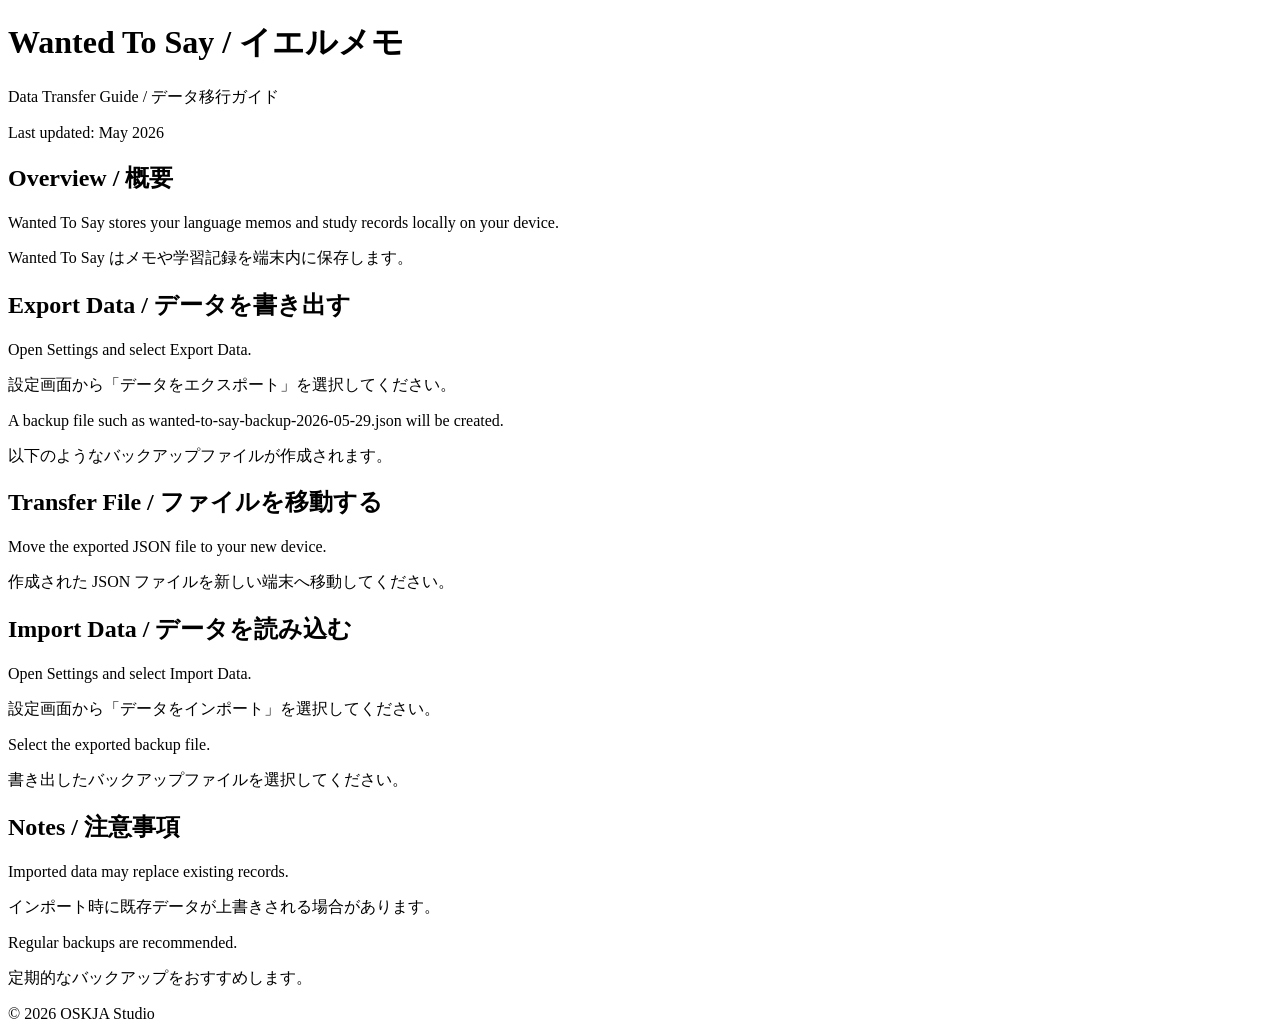
==== wanted-to-say/data-transfer.html @ d4a1e687 "Create data-transfer.html" ====
<!DOCTYPE html>

<html lang="ja">
<head>
  <meta charset="UTF-8" />
  <meta name="viewport" content="width=device-width, initial-scale=1.0" />
  <title>Wanted To Say - Data Transfer Guide</title>

  <link rel="stylesheet" href="assets/css/common.css" />
  <link rel="icon" href="assets/img/favicon.ico" sizes="any">
</head>

<body>
  <div class="card">
    <h1>Wanted To Say / イエルメモ</h1>
    <p class="subtitle">
      Data Transfer Guide / データ移行ガイド
    </p>
    
    <p class="updated">
      Last updated: May 2026
    </p>
    
    <section>
      <h2>Overview / 概要</h2>
    
      <p>
        Wanted To Say stores your language memos and study records locally on your device.
      </p>
    
      <p>
        Wanted To Say はメモや学習記録を端末内に保存します。
      </p>
    </section>
    
    <section>
      <h2>Export Data / データを書き出す</h2>
    
      <p>
        Open Settings and select Export Data.
      </p>
    
      <p>
        設定画面から「データをエクスポート」を選択してください。
      </p>
    
      <p>
        A backup file such as wanted-to-say-backup-2026-05-29.json will be created.
      </p>
    
      <p>
        以下のようなバックアップファイルが作成されます。
      </p>
    </section>
    
    <section>
      <h2>Transfer File / ファイルを移動する</h2>
    
      <p>
        Move the exported JSON file to your new device.
      </p>
    
      <p>
        作成された JSON ファイルを新しい端末へ移動してください。
      </p>
    </section>
    
    <section>
      <h2>Import Data / データを読み込む</h2>
    
      <p>
        Open Settings and select Import Data.
      </p>
    
      <p>
        設定画面から「データをインポート」を選択してください。
      </p>
    
      <p>
        Select the exported backup file.
      </p>
    
      <p>
        書き出したバックアップファイルを選択してください。
      </p>
    </section>
    
    <section>
      <h2>Notes / 注意事項</h2>
    
      <p>
        Imported data may replace existing records.
      </p>
    
      <p>
        インポート時に既存データが上書きされる場合があります。
      </p>
    
      <p>
        Regular backups are recommended.
      </p>
    
      <p>
        定期的なバックアップをおすすめします。
      </p>
    </section>

    <footer>
      © 2026 OSKJA Studio
    </footer>
  </div>
</body>
</html>
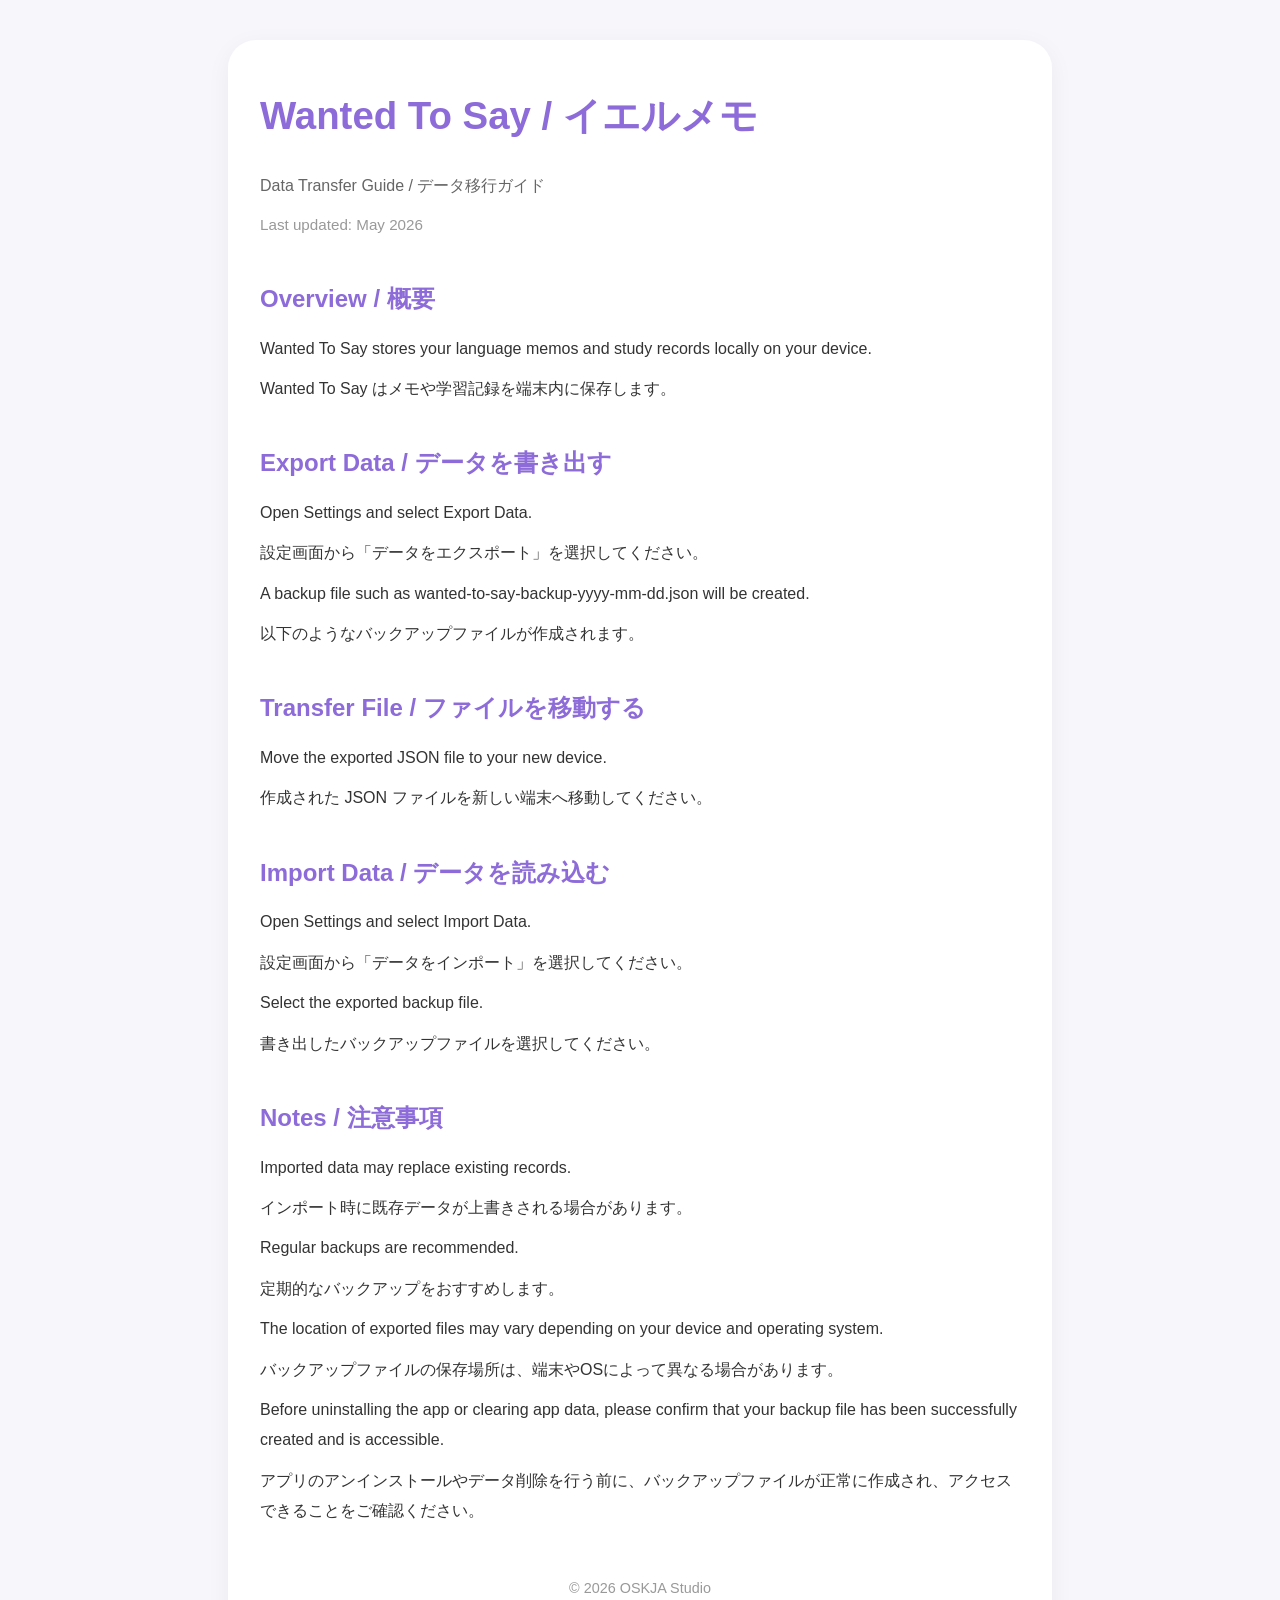
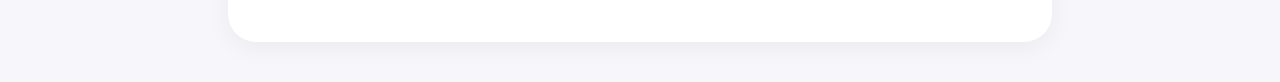
==== commit 0d30ae1f: "Update data-transfer.html" ====
--- a/wanted-to-say/data-transfer.html
+++ b/wanted-to-say/data-transfer.html
@@ -45,7 +45,7 @@
       </p>
     
       <p>
-        A backup file such as wanted-to-say-backup-2026-05-29.json will be created.
+        A backup file such as wanted-to-say-backup-yyyy-mm-dd.json will be created.
       </p>
     
       <p>
@@ -103,6 +103,22 @@
       <p>
         定期的なバックアップをおすすめします。
       </p>
+    
+      <p>
+        The location of exported files may vary depending on your device and operating system.
+      </p>
+    
+      <p>
+        バックアップファイルの保存場所は、端末やOSによって異なる場合があります。
+      </p>
+    
+      <p>
+        Before uninstalling the app or clearing app data, please confirm that your backup file has been successfully created and is accessible.
+      </p>
+    
+      <p>
+        アプリのアンインストールやデータ削除を行う前に、バックアップファイルが正常に作成され、アクセスできることをご確認ください。
+      </p>
     </section>
 
     <footer>
--- a/wanted-to-say/assets/css/common.css
+++ b/wanted-to-say/assets/css/common.css
@@ -0,0 +1,65 @@
+body {
+  font-family:
+    -apple-system,
+    BlinkMacSystemFont,
+    "Segoe UI",
+    sans-serif;
+  background: #f7f6fb;
+  color: #333;
+  margin: 0;
+  padding: 40px 20px;
+  line-height: 1.9;
+}
+
+.card {
+  max-width: 760px;
+  margin: 0 auto;
+  background: #ffffff;
+  border-radius: 28px;
+  padding: 40px 32px;
+  box-shadow:
+    0 6px 24px rgba(0, 0, 0, 0.05);
+}
+
+h1 {
+  margin-top: 0;
+  color: #8d6bd8;
+  font-size: 2.4rem;
+}
+
+.subtitle {
+  color: #666;
+  margin-top: -8px;
+}
+
+.updated {
+  color: #999;
+  font-size: 0.95rem;
+  margin-bottom: 32px;
+}
+
+section {
+  margin-top: 36px;
+}
+
+h2 {
+  color: #8d6bd8;
+  margin-bottom: 12px;
+}
+
+p {
+  margin: 10px 0;
+}
+
+a {
+  color: #8d6bd8;
+  text-decoration: none;
+  word-break: break-word;
+}
+
+footer {
+  margin-top: 48px;
+  text-align: center;
+  color: #999;
+  font-size: 0.9rem;
+}
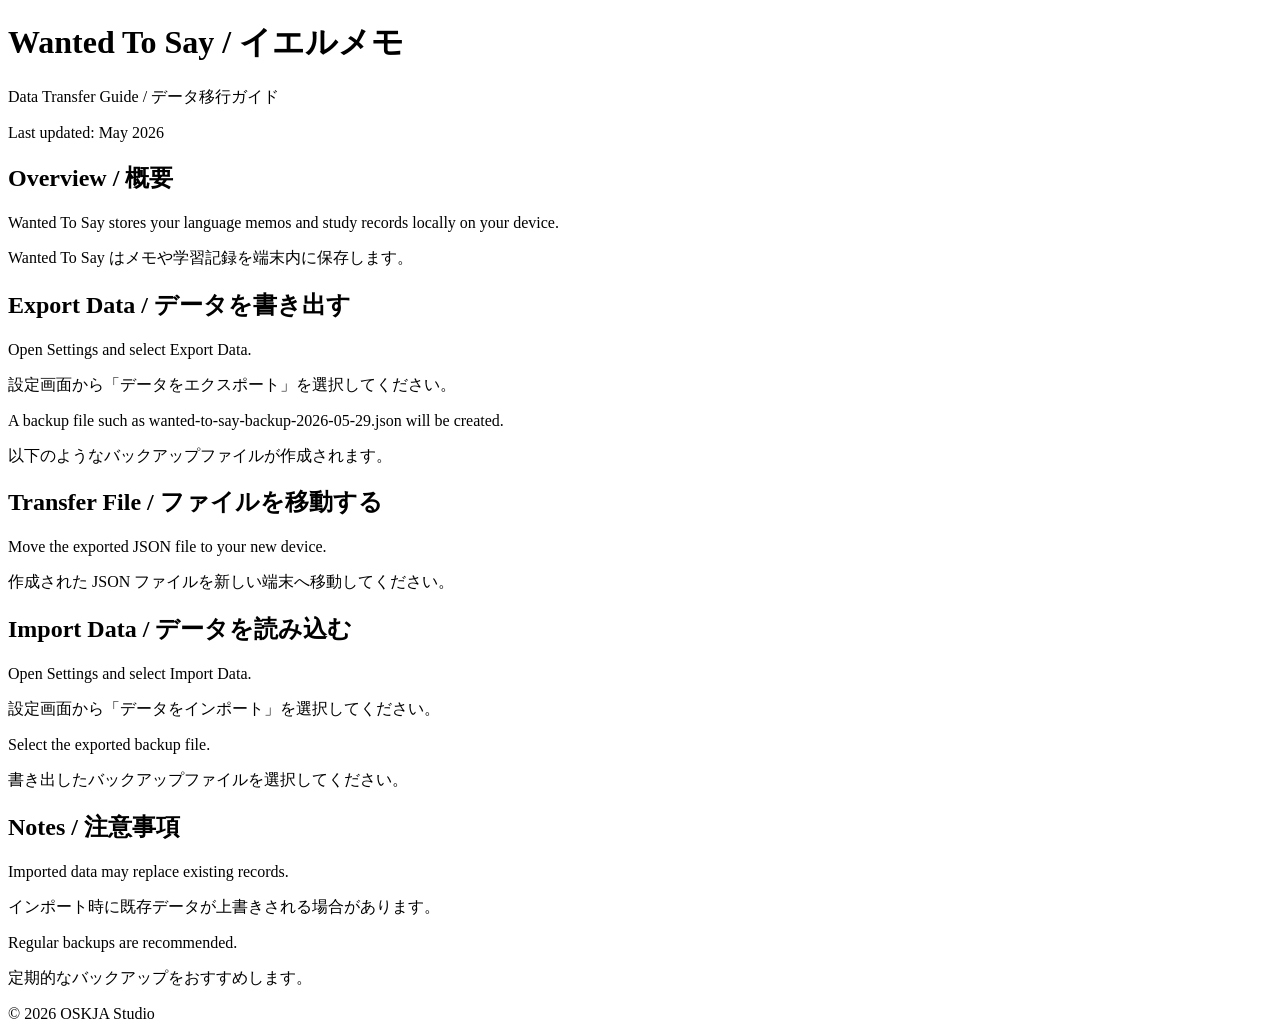
==== commit 314719d8: "Update data-transfer.html" ====
--- a/wanted-to-say/data-transfer.html
+++ b/wanted-to-say/data-transfer.html
@@ -6,7 +6,8 @@
   <meta name="viewport" content="width=device-width, initial-scale=1.0" />
   <title>Wanted To Say - Data Transfer Guide</title>
 
-  <link rel="stylesheet" href="assets/css/common.css" />
+  <link rel="stylesheet" href="../assets/css/global.css">
+  <link rel="stylesheet" href="./assets/css/app.css">
   <link rel="icon" href="assets/img/favicon.ico" sizes="any">
 </head>
 
@@ -45,7 +46,7 @@
       </p>
     
       <p>
-        A backup file such as wanted-to-say-backup-yyyy-mm-dd.json will be created.
+        A backup file such as wanted-to-say-backup-2026-05-29.json will be created.
       </p>
     
       <p>
@@ -103,22 +104,6 @@
       <p>
         定期的なバックアップをおすすめします。
       </p>
-    
-      <p>
-        The location of exported files may vary depending on your device and operating system.
-      </p>
-    
-      <p>
-        バックアップファイルの保存場所は、端末やOSによって異なる場合があります。
-      </p>
-    
-      <p>
-        Before uninstalling the app or clearing app data, please confirm that your backup file has been successfully created and is accessible.
-      </p>
-    
-      <p>
-        アプリのアンインストールやデータ削除を行う前に、バックアップファイルが正常に作成され、アクセスできることをご確認ください。
-      </p>
     </section>
 
     <footer>
